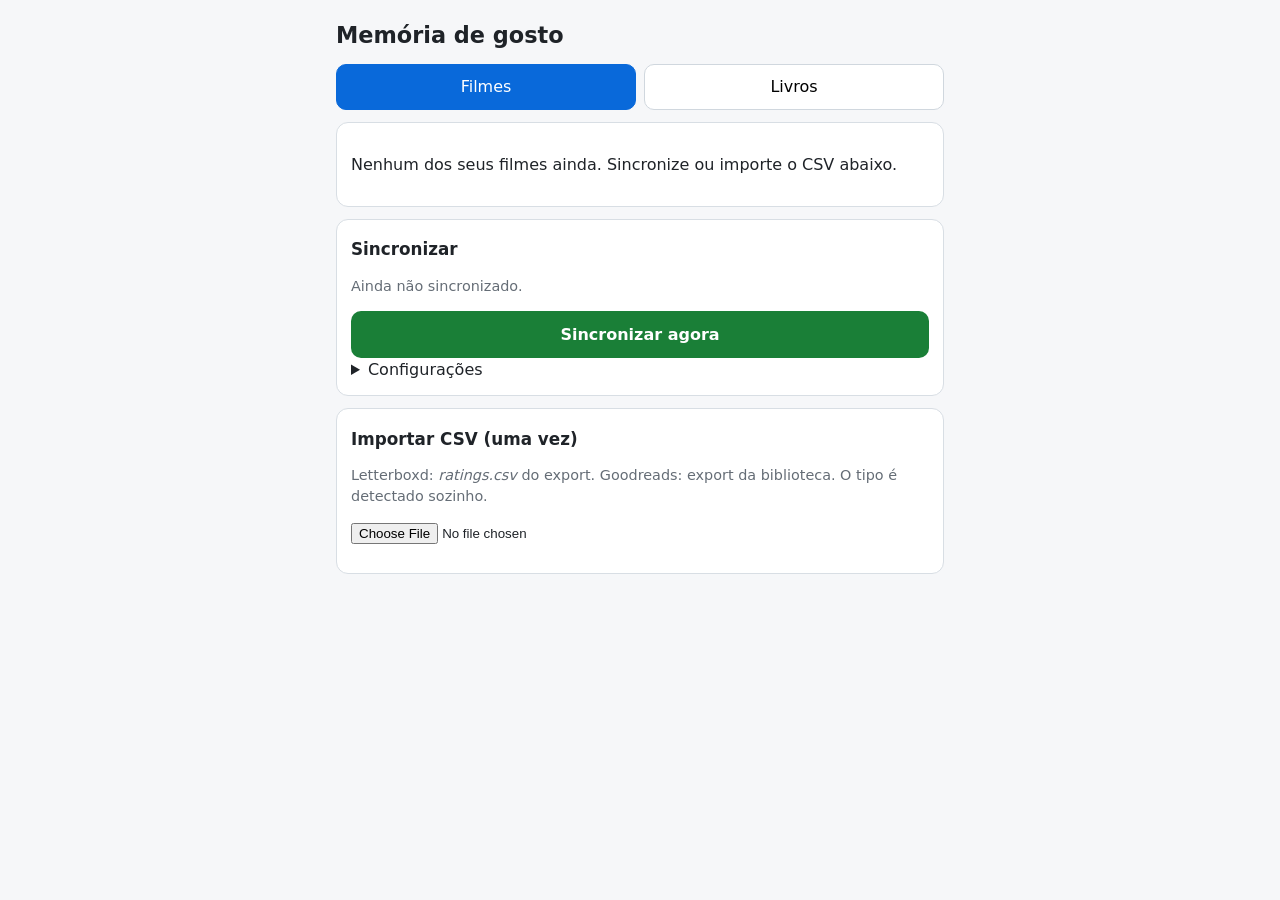
==== projects/taste-memory/public/index.html @ cf6782e8 "[taste-memory] M1: sincronização RSS + CSV + resumo Co-Authored-By: Claude Sonnet 5.5 <noreply@anthr" ====
<!doctype html>
<html lang="pt-BR"><head><meta charset="utf-8"><meta name="viewport" content="width=device-width,initial-scale=1">
<title>Memória de gosto</title><link rel="stylesheet" href="style.css"></head>
<body><main>
<h1>Memória de gosto</h1>
<nav id="tabs"><button data-t="film" class="on">Filmes</button><button data-t="book">Livros</button></nav>
<section id="summary" aria-live="polite"></section>
<section class="card"><h2>Sincronizar</h2>
<p id="status" class="muted"></p>
<button id="sync" class="primary">Sincronizar agora</button>
<details id="settings"><summary>Configurações</summary>
<label>URL do Worker <input id="worker" placeholder="https://taste-memory.sua-conta.workers.dev" inputmode="url"></label>
<label>Usuário Letterboxd <input id="lb" value="rafaeldez"></label>
<label>ID Goodreads <input id="gr" value="196111676" inputmode="numeric"></label>
<p class="muted">Sem o Worker, use o CSV abaixo. Passo a passo em <code>app/worker/README.md</code>.</p>
</details></section>
<section class="card"><h2>Importar CSV (uma vez)</h2>
<p class="muted">Letterboxd: <i>ratings.csv</i> do export. Goodreads: export da biblioteca. O tipo é detectado sozinho.</p>
<input type="file" id="csv" accept=".csv,text/csv"><p id="csvmsg" class="muted"></p></section>
</main><script type="module" src="app.js"></script></body></html>
---- projects/taste-memory/public/style.css ----
*{box-sizing:border-box}body{margin:0;font:16px/1.45 system-ui,sans-serif;background:#f6f7f9;color:#1f2328}
main{max-width:640px;margin:0 auto;padding:16px}h1{font-size:1.4rem;margin:.2rem 0 .8rem}h2{font-size:1.05rem;margin:.2rem 0 .6rem}
nav{display:flex;gap:8px;margin-bottom:12px}nav button{flex:1;padding:10px;border:1px solid #d0d7de;border-radius:10px;background:#fff;font:inherit}
nav button.on{background:#0969da;color:#fff;border-color:#0969da}
.card{background:#fff;border:1px solid #d8dee4;border-radius:12px;padding:14px;margin-bottom:12px}
.muted{color:#656d76;font-size:.9rem}button.primary{width:100%;padding:12px;border:0;border-radius:10px;background:#1a7f37;color:#fff;font:inherit;font-weight:600}
label{display:block;margin:10px 0 0;font-size:.9rem}input:not([type=file]){display:block;width:100%;padding:9px;margin-top:4px;border:1px solid #d0d7de;border-radius:8px;font:inherit}
.stats{display:flex;gap:8px}.stat{flex:1;text-align:center;background:#f6f8fa;border-radius:10px;padding:8px}.stat b{display:block;font-size:1.3rem}
.bars{display:grid;gap:4px;margin:10px 0}.bar{display:flex;align-items:center;gap:6px;font-size:.85rem}.bar i{display:block;height:10px;background:#0969da;border-radius:5px;min-width:2px}
ul{padding-left:1.1rem;margin:.3rem 0}li{margin:2px 0}.ok{color:#1a7f37}.err{color:#d1242f}
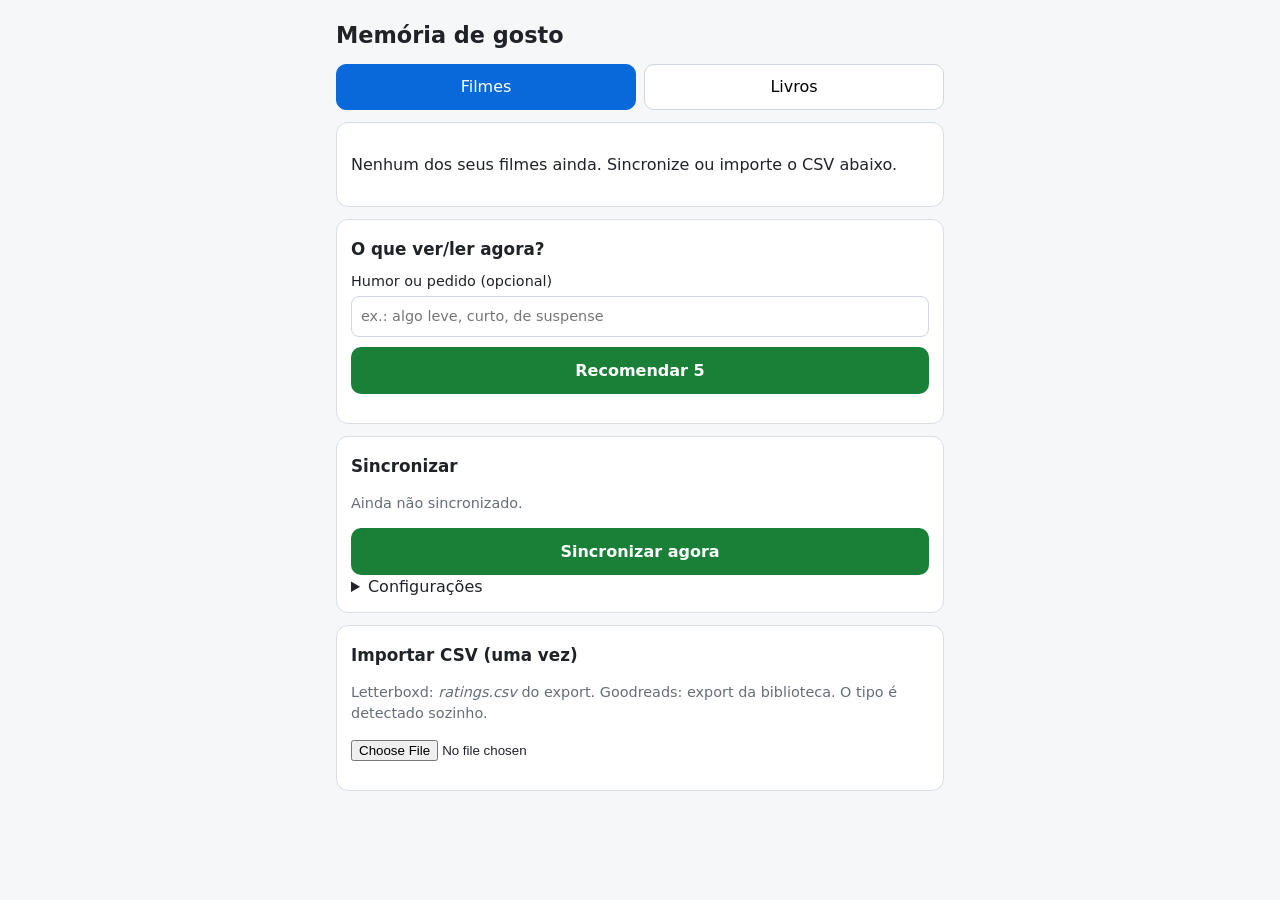
==== commit a8ac94c9: "[taste-memory] M2: recomendação com Gemini Co-Authored-By: Claude Sonnet 5.5 <noreply@anthropic.com>" ====
--- a/projects/taste-memory/public/index.html
+++ b/projects/taste-memory/public/index.html
@@ -5,11 +5,17 @@
 <h1>Memória de gosto</h1>
 <nav id="tabs"><button data-t="film" class="on">Filmes</button><button data-t="book">Livros</button></nav>
 <section id="summary" aria-live="polite"></section>
+<section class="card"><h2>O que ver/ler agora?</h2>
+<label>Humor ou pedido (opcional) <input id="mood" maxlength="200" placeholder="ex.: algo leve, curto, de suspense"></label>
+<button id="rec" class="primary" style="margin-top:10px">Recomendar 5</button>
+<p id="recmsg" class="muted" aria-live="polite"></p><div id="recs"></div></section>
 <section class="card"><h2>Sincronizar</h2>
 <p id="status" class="muted"></p>
 <button id="sync" class="primary">Sincronizar agora</button>
 <details id="settings"><summary>Configurações</summary>
 <label>URL do Worker <input id="worker" placeholder="https://taste-memory.sua-conta.workers.dev" inputmode="url"></label>
+<label>Chave do Gemini (fica só neste navegador) <input id="gkey" type="password" autocomplete="off" placeholder="AIza…"></label>
+<p class="muted">Grátis em <a href="https://aistudio.google.com/apikey">aistudio.google.com/apikey</a> (login Google, 1 minuto).</p>
 <label>Usuário Letterboxd <input id="lb" value="rafaeldez"></label>
 <label>ID Goodreads <input id="gr" value="196111676" inputmode="numeric"></label>
 <p class="muted">Sem o Worker, use o CSV abaixo. Passo a passo em <code>app/worker/README.md</code>.</p>
--- a/projects/taste-memory/public/style.css
+++ b/projects/taste-memory/public/style.css
@@ -8,3 +8,4 @@
 .stats{display:flex;gap:8px}.stat{flex:1;text-align:center;background:#f6f8fa;border-radius:10px;padding:8px}.stat b{display:block;font-size:1.3rem}
 .bars{display:grid;gap:4px;margin:10px 0}.bar{display:flex;align-items:center;gap:6px;font-size:.85rem}.bar i{display:block;height:10px;background:#0969da;border-radius:5px;min-width:2px}
 ul{padding-left:1.1rem;margin:.3rem 0}li{margin:2px 0}.ok{color:#1a7f37}.err{color:#d1242f}
+.sug{border-top:1px solid #d8dee4;padding:8px 0}.sug p{margin:.2rem 0 0;color:#444}button:disabled{opacity:.6}
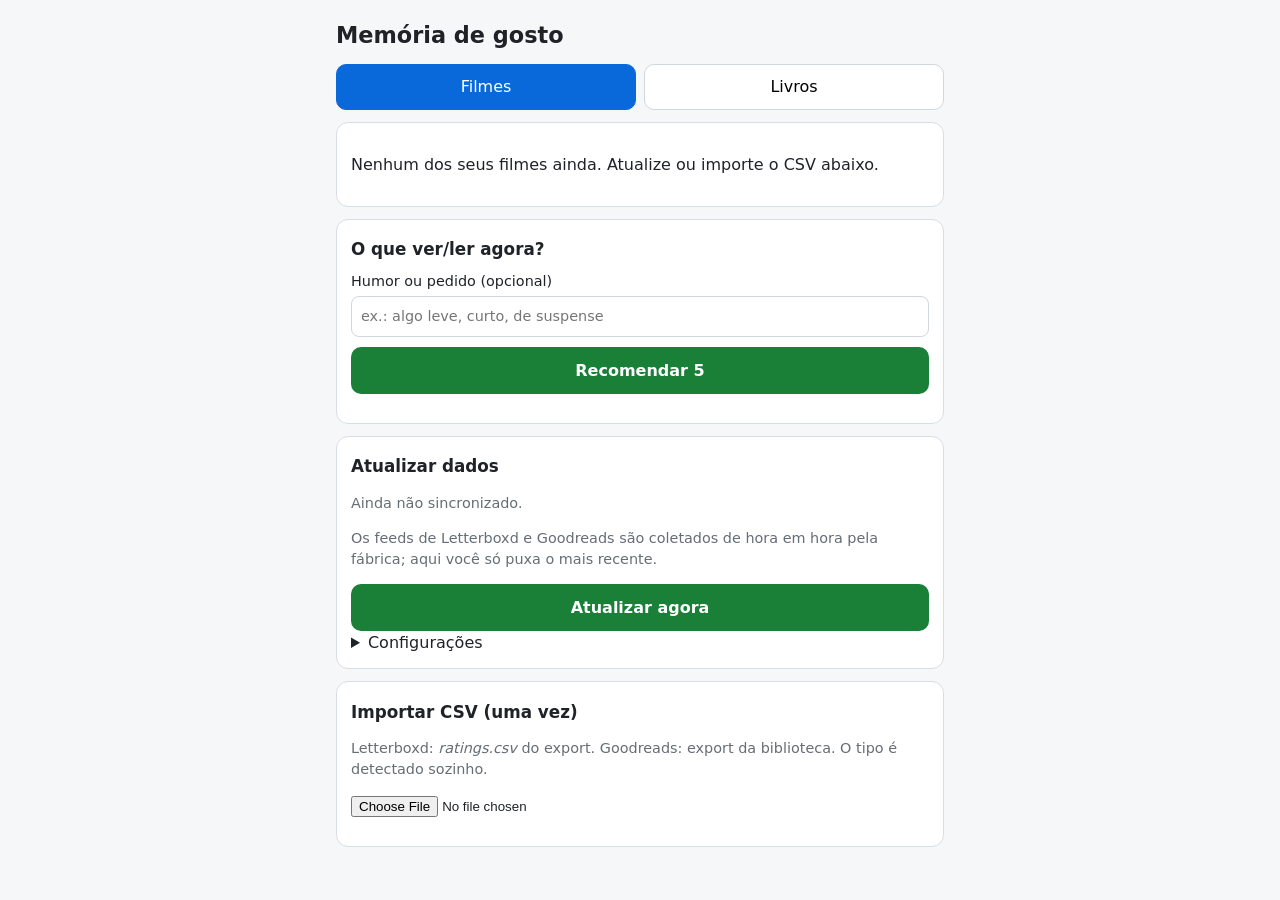
==== commit 34069db6: "[taste-memory] M2: troca Worker pela workflow sync Co-Authored-By: Claude Sonnet 5.5 <noreply@anthro" ====
--- a/projects/taste-memory/public/index.html
+++ b/projects/taste-memory/public/index.html
@@ -9,16 +9,13 @@
 <label>Humor ou pedido (opcional) <input id="mood" maxlength="200" placeholder="ex.: algo leve, curto, de suspense"></label>
 <button id="rec" class="primary" style="margin-top:10px">Recomendar 5</button>
 <p id="recmsg" class="muted" aria-live="polite"></p><div id="recs"></div></section>
-<section class="card"><h2>Sincronizar</h2>
-<p id="status" class="muted"></p>
-<button id="sync" class="primary">Sincronizar agora</button>
+<section class="card"><h2>Atualizar dados</h2>
+<p id="status" class="muted"></p><p class="muted">Os feeds de Letterboxd e Goodreads são coletados de hora em hora pela fábrica; aqui você só puxa o mais recente.</p>
+<button id="sync" class="primary">Atualizar agora</button>
 <details id="settings"><summary>Configurações</summary>
-<label>URL do Worker <input id="worker" placeholder="https://taste-memory.sua-conta.workers.dev" inputmode="url"></label>
 <label>Chave do Gemini (fica só neste navegador) <input id="gkey" type="password" autocomplete="off" placeholder="AIza…"></label>
 <p class="muted">Grátis em <a href="https://aistudio.google.com/apikey">aistudio.google.com/apikey</a> (login Google, 1 minuto).</p>
-<label>Usuário Letterboxd <input id="lb" value="rafaeldez"></label>
-<label>ID Goodreads <input id="gr" value="196111676" inputmode="numeric"></label>
-<p class="muted">Sem o Worker, use o CSV abaixo. Passo a passo em <code>app/worker/README.md</code>.</p>
+
 </details></section>
 <section class="card"><h2>Importar CSV (uma vez)</h2>
 <p class="muted">Letterboxd: <i>ratings.csv</i> do export. Goodreads: export da biblioteca. O tipo é detectado sozinho.</p>
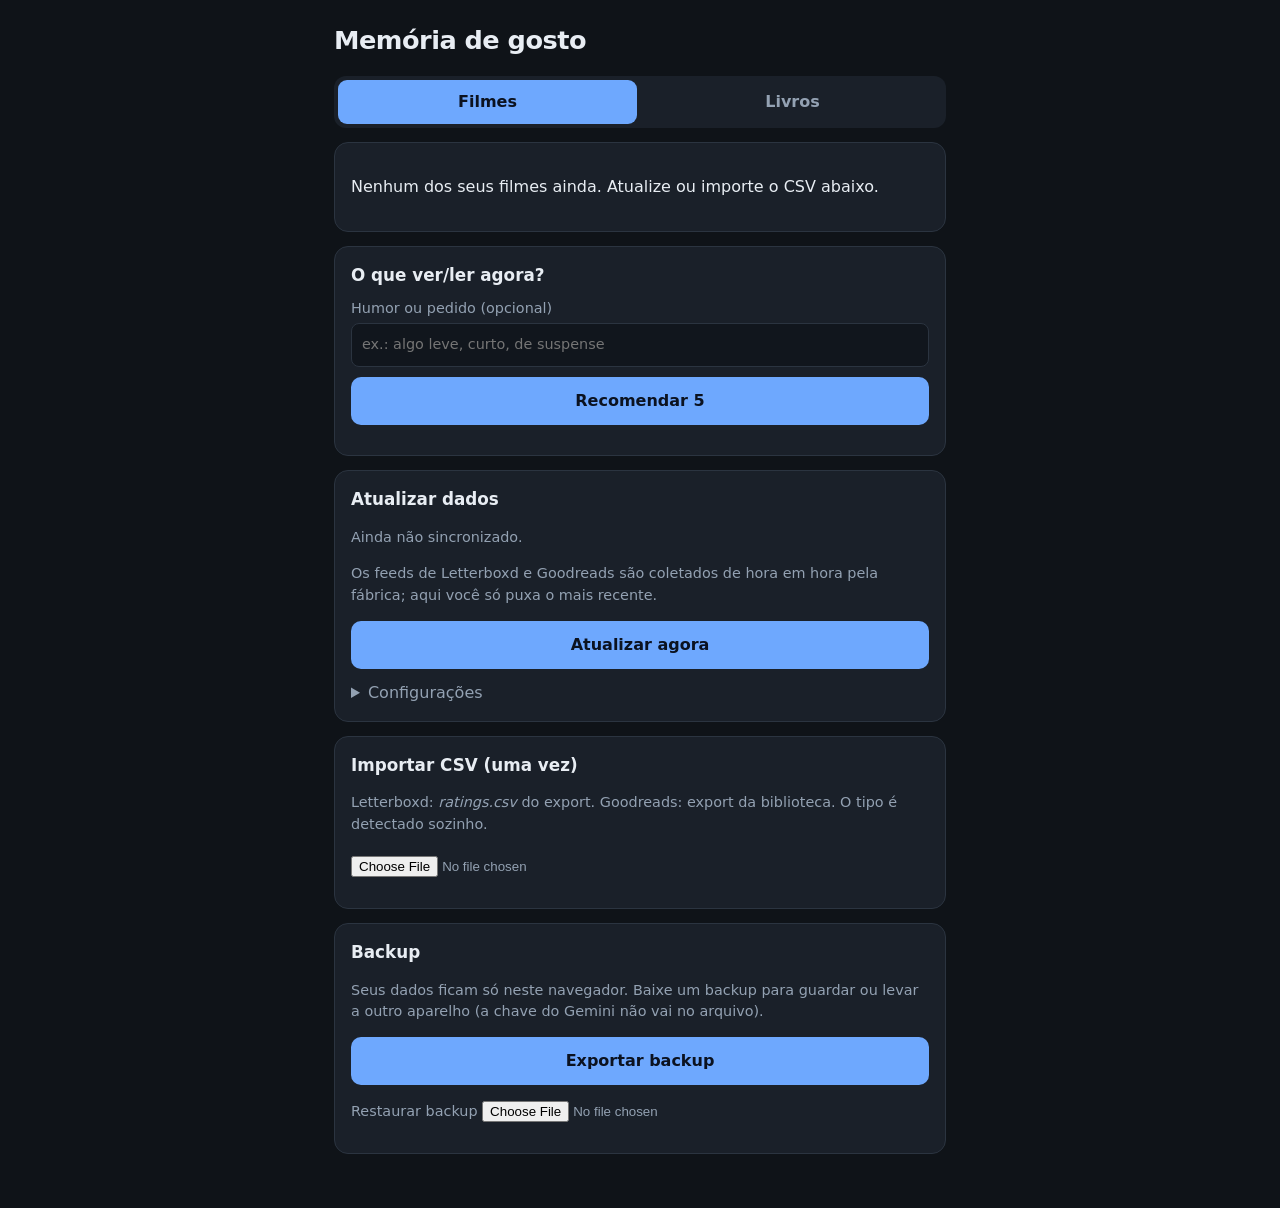
==== commit de917c64: "[taste-memory] M3: feedback de sugestões, backup e novo visual Co-Authored-By: Claude Sonnet 5.5 <no" ====
--- a/projects/taste-memory/public/index.html
+++ b/projects/taste-memory/public/index.html
@@ -8,7 +8,7 @@
 <section class="card"><h2>O que ver/ler agora?</h2>
 <label>Humor ou pedido (opcional) <input id="mood" maxlength="200" placeholder="ex.: algo leve, curto, de suspense"></label>
 <button id="rec" class="primary" style="margin-top:10px">Recomendar 5</button>
-<p id="recmsg" class="muted" aria-live="polite"></p><div id="recs"></div></section>
+<p id="recmsg" class="muted" aria-live="polite"></p><div id="recs"></div><div id="wants"></div></section>
 <section class="card"><h2>Atualizar dados</h2>
 <p id="status" class="muted"></p><p class="muted">Os feeds de Letterboxd e Goodreads são coletados de hora em hora pela fábrica; aqui você só puxa o mais recente.</p>
 <button id="sync" class="primary">Atualizar agora</button>
@@ -20,4 +20,8 @@
 <section class="card"><h2>Importar CSV (uma vez)</h2>
 <p class="muted">Letterboxd: <i>ratings.csv</i> do export. Goodreads: export da biblioteca. O tipo é detectado sozinho.</p>
 <input type="file" id="csv" accept=".csv,text/csv"><p id="csvmsg" class="muted"></p></section>
+<section class="card"><h2>Backup</h2>
+<p class="muted">Seus dados ficam só neste navegador. Baixe um backup para guardar ou levar a outro aparelho (a chave do Gemini não vai no arquivo).</p>
+<button id="export" class="primary">Exportar backup</button>
+<label>Restaurar backup <input type="file" id="import" accept=".json,application/json"></label><p id="bkmsg" class="muted"></p></section>
 </main><script type="module" src="app.js"></script></body></html>
--- a/projects/taste-memory/public/style.css
+++ b/projects/taste-memory/public/style.css
@@ -1,11 +1,21 @@
-*{box-sizing:border-box}body{margin:0;font:16px/1.45 system-ui,sans-serif;background:#f6f7f9;color:#1f2328}
-main{max-width:640px;margin:0 auto;padding:16px}h1{font-size:1.4rem;margin:.2rem 0 .8rem}h2{font-size:1.05rem;margin:.2rem 0 .6rem}
-nav{display:flex;gap:8px;margin-bottom:12px}nav button{flex:1;padding:10px;border:1px solid #d0d7de;border-radius:10px;background:#fff;font:inherit}
-nav button.on{background:#0969da;color:#fff;border-color:#0969da}
-.card{background:#fff;border:1px solid #d8dee4;border-radius:12px;padding:14px;margin-bottom:12px}
-.muted{color:#656d76;font-size:.9rem}button.primary{width:100%;padding:12px;border:0;border-radius:10px;background:#1a7f37;color:#fff;font:inherit;font-weight:600}
-label{display:block;margin:10px 0 0;font-size:.9rem}input:not([type=file]){display:block;width:100%;padding:9px;margin-top:4px;border:1px solid #d0d7de;border-radius:8px;font:inherit}
-.stats{display:flex;gap:8px}.stat{flex:1;text-align:center;background:#f6f8fa;border-radius:10px;padding:8px}.stat b{display:block;font-size:1.3rem}
-.bars{display:grid;gap:4px;margin:10px 0}.bar{display:flex;align-items:center;gap:6px;font-size:.85rem}.bar i{display:block;height:10px;background:#0969da;border-radius:5px;min-width:2px}
-ul{padding-left:1.1rem;margin:.3rem 0}li{margin:2px 0}.ok{color:#1a7f37}.err{color:#d1242f}
-.sug{border-top:1px solid #d8dee4;padding:8px 0}.sug p{margin:.2rem 0 0;color:#444}button:disabled{opacity:.6}
+*{box-sizing:border-box}
+:root{--bg:#0f1318;--card:#1a2029;--line:#2b3440;--txt:#e8edf3;--mut:#93a1b2;--acc:#6ea8fe;--ok:#4cc38a;--err:#ff7b7b}
+body{margin:0;font:16px/1.5 system-ui,-apple-system,sans-serif;background:var(--bg);color:var(--txt)}
+main{max-width:640px;margin:0 auto;padding:18px 14px 40px}
+h1{font-size:1.6rem;margin:.2rem 0 1rem;letter-spacing:-.02em}h2{font-size:1.05rem;margin:.9rem 0 .5rem}.card>h2:first-child{margin-top:0}
+nav{display:flex;gap:6px;margin-bottom:14px;background:var(--card);padding:4px;border-radius:12px}
+nav button{flex:1;padding:10px;border:0;border-radius:9px;background:transparent;color:var(--mut);font:inherit;font-weight:600}
+nav button.on{background:var(--acc);color:#0b1220}
+.card{background:var(--card);border:1px solid var(--line);border-radius:14px;padding:16px;margin-bottom:14px}
+.muted{color:var(--mut);font-size:.9rem}a{color:var(--acc)}
+button.primary{width:100%;padding:12px;border:0;border-radius:10px;background:var(--acc);color:#0b1220;font:inherit;font-weight:700}
+label{display:block;margin:10px 0 0;font-size:.9rem;color:var(--mut)}
+input:not([type=file]){display:block;width:100%;padding:10px;margin-top:4px;border:1px solid var(--line);border-radius:8px;background:#11161d;color:var(--txt);font:inherit}
+input[type=file]{margin-top:6px;color:var(--mut);max-width:100%}
+summary{cursor:pointer;margin-top:12px;color:var(--mut)}
+.stats{display:flex;gap:8px}.stat{flex:1;text-align:center;background:#11161d;border-radius:10px;padding:10px 4px;color:var(--mut);font-size:.8rem}.stat b{display:block;font-size:1.4rem;color:var(--txt)}
+.bars{display:grid;gap:5px;margin:12px 0}.bar{display:flex;align-items:center;gap:8px;font-size:.85rem;color:var(--mut)}.bar i{display:block;height:8px;background:var(--acc);border-radius:4px;min-width:2px}
+ul{padding-left:1.1rem;margin:.3rem 0}li{margin:3px 0}.ok{color:var(--ok)}.err{color:var(--err)}
+.sug{border-top:1px solid var(--line);padding:12px 0}.sug p{margin:.3rem 0 .6rem;color:#c3ccd7}button:disabled{opacity:.6}
+.fb{display:flex;gap:6px}.fb button{flex:1;padding:9px 4px;border:1px solid var(--line);border-radius:9px;background:transparent;color:var(--txt);font:inherit;font-size:.9rem}
+.fb button.on.seen{background:#3a4556;border-color:#5d6b80}.fb button.on.want{background:#1d4d38;border-color:var(--ok)}.fb button.on.no{background:#5a2626;border-color:var(--err)}
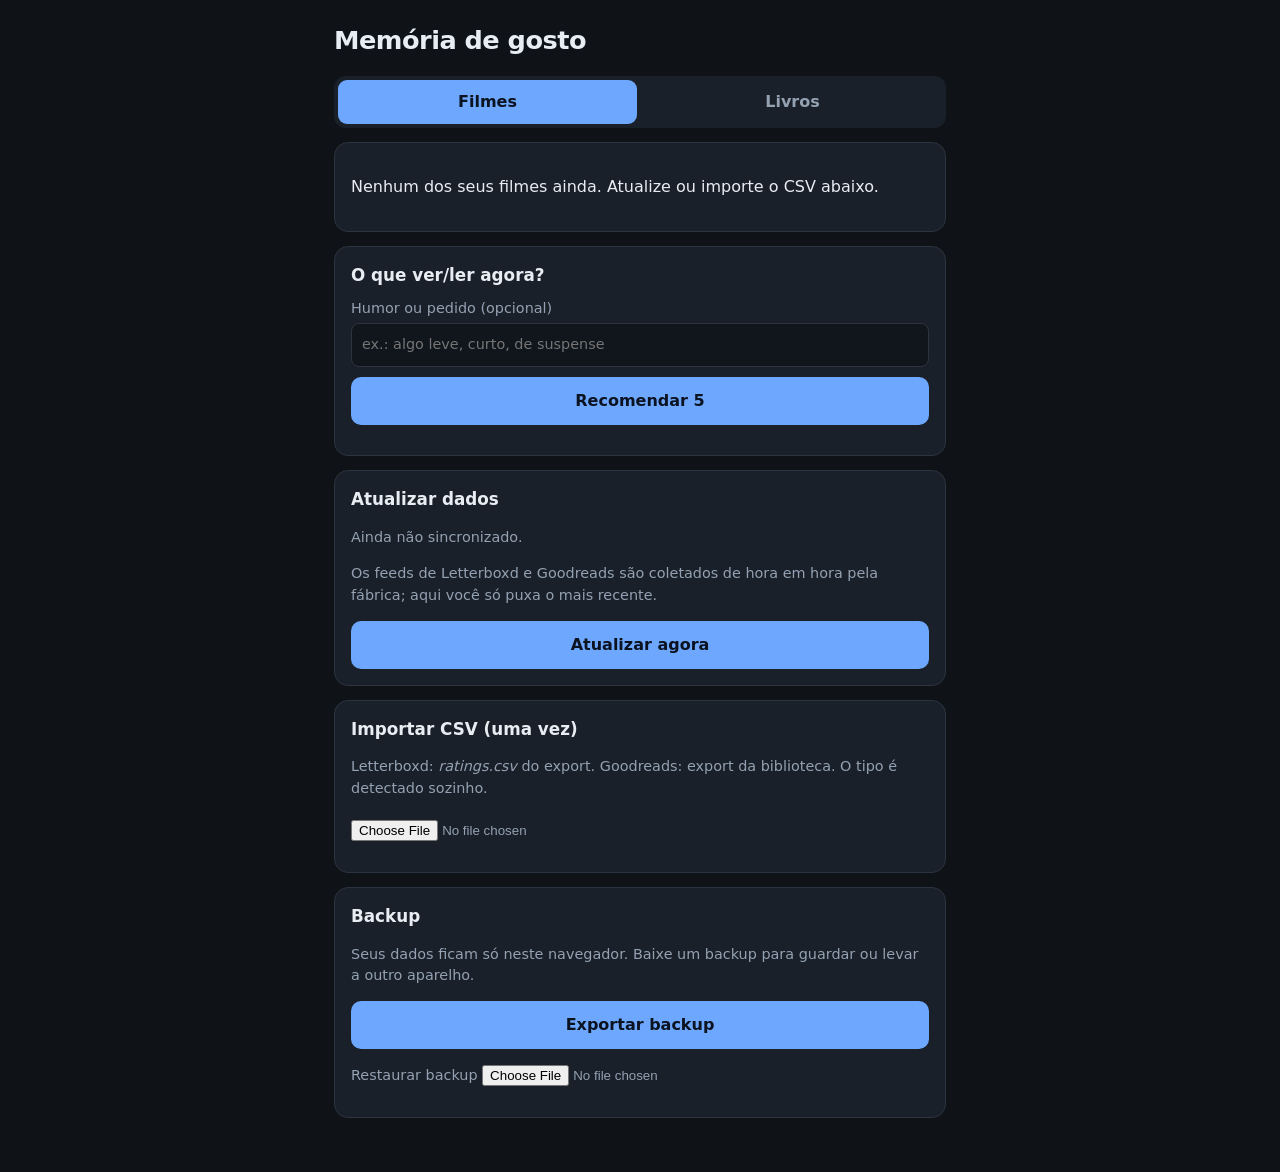
==== commit 78e64cf7: "[taste-memory] M4: indicações argumentadas + chat via Worker (chave só no servidor) Co-Authored-By: " ====
--- a/projects/taste-memory/public/index.html
+++ b/projects/taste-memory/public/index.html
@@ -12,16 +12,12 @@
 <section class="card"><h2>Atualizar dados</h2>
 <p id="status" class="muted"></p><p class="muted">Os feeds de Letterboxd e Goodreads são coletados de hora em hora pela fábrica; aqui você só puxa o mais recente.</p>
 <button id="sync" class="primary">Atualizar agora</button>
-<details id="settings"><summary>Configurações</summary>
-<label>Chave do Gemini (fica só neste navegador) <input id="gkey" type="password" autocomplete="off" placeholder="AIza…"></label>
-<p class="muted">Grátis em <a href="https://aistudio.google.com/apikey">aistudio.google.com/apikey</a> (login Google, 1 minuto).</p>
-
-</details></section>
+</section>
 <section class="card"><h2>Importar CSV (uma vez)</h2>
 <p class="muted">Letterboxd: <i>ratings.csv</i> do export. Goodreads: export da biblioteca. O tipo é detectado sozinho.</p>
 <input type="file" id="csv" accept=".csv,text/csv"><p id="csvmsg" class="muted"></p></section>
 <section class="card"><h2>Backup</h2>
-<p class="muted">Seus dados ficam só neste navegador. Baixe um backup para guardar ou levar a outro aparelho (a chave do Gemini não vai no arquivo).</p>
+<p class="muted">Seus dados ficam só neste navegador. Baixe um backup para guardar ou levar a outro aparelho.</p>
 <button id="export" class="primary">Exportar backup</button>
 <label>Restaurar backup <input type="file" id="import" accept=".json,application/json"></label><p id="bkmsg" class="muted"></p></section>
 </main><script type="module" src="app.js"></script></body></html>
--- a/projects/taste-memory/public/style.css
+++ b/projects/taste-memory/public/style.css
@@ -19,3 +19,9 @@
 .sug{border-top:1px solid var(--line);padding:12px 0}.sug p{margin:.3rem 0 .6rem;color:#c3ccd7}button:disabled{opacity:.6}
 .fb{display:flex;gap:6px}.fb button{flex:1;padding:9px 4px;border:1px solid var(--line);border-radius:9px;background:transparent;color:var(--txt);font:inherit;font-size:.9rem}
 .fb button.on.seen{background:#3a4556;border-color:#5d6b80}.fb button.on.want{background:#1d4d38;border-color:var(--ok)}.fb button.on.no{background:#5a2626;border-color:var(--err)}
+.syn{color:var(--txt)!important;font-style:italic}.tag{display:inline-block;font-size:.72rem;font-weight:700;text-transform:uppercase;letter-spacing:.04em;color:var(--acc);margin-right:4px}
+.refs{display:flex;flex-wrap:wrap;gap:5px}.chip{font-size:.78rem;padding:2px 9px;border-radius:99px;background:#11161d;border:1px solid var(--line);color:var(--mut)}
+.fb{flex-wrap:wrap}.fb button.on.chatb{background:#22385c;border-color:var(--acc)}
+.chat{margin-top:10px;padding:10px;background:#11161d;border-radius:10px}.msg{padding:8px 10px;border-radius:10px;margin:6px 0;font-size:.92rem;white-space:pre-wrap;max-width:92%}
+.msg.user{background:#22385c;margin-left:auto}.msg.model{background:var(--card);border:1px solid var(--line)}
+.cf{display:flex;gap:6px;margin-top:8px}.cf input{margin:0!important}.cf button{width:auto!important;padding:0 16px!important}
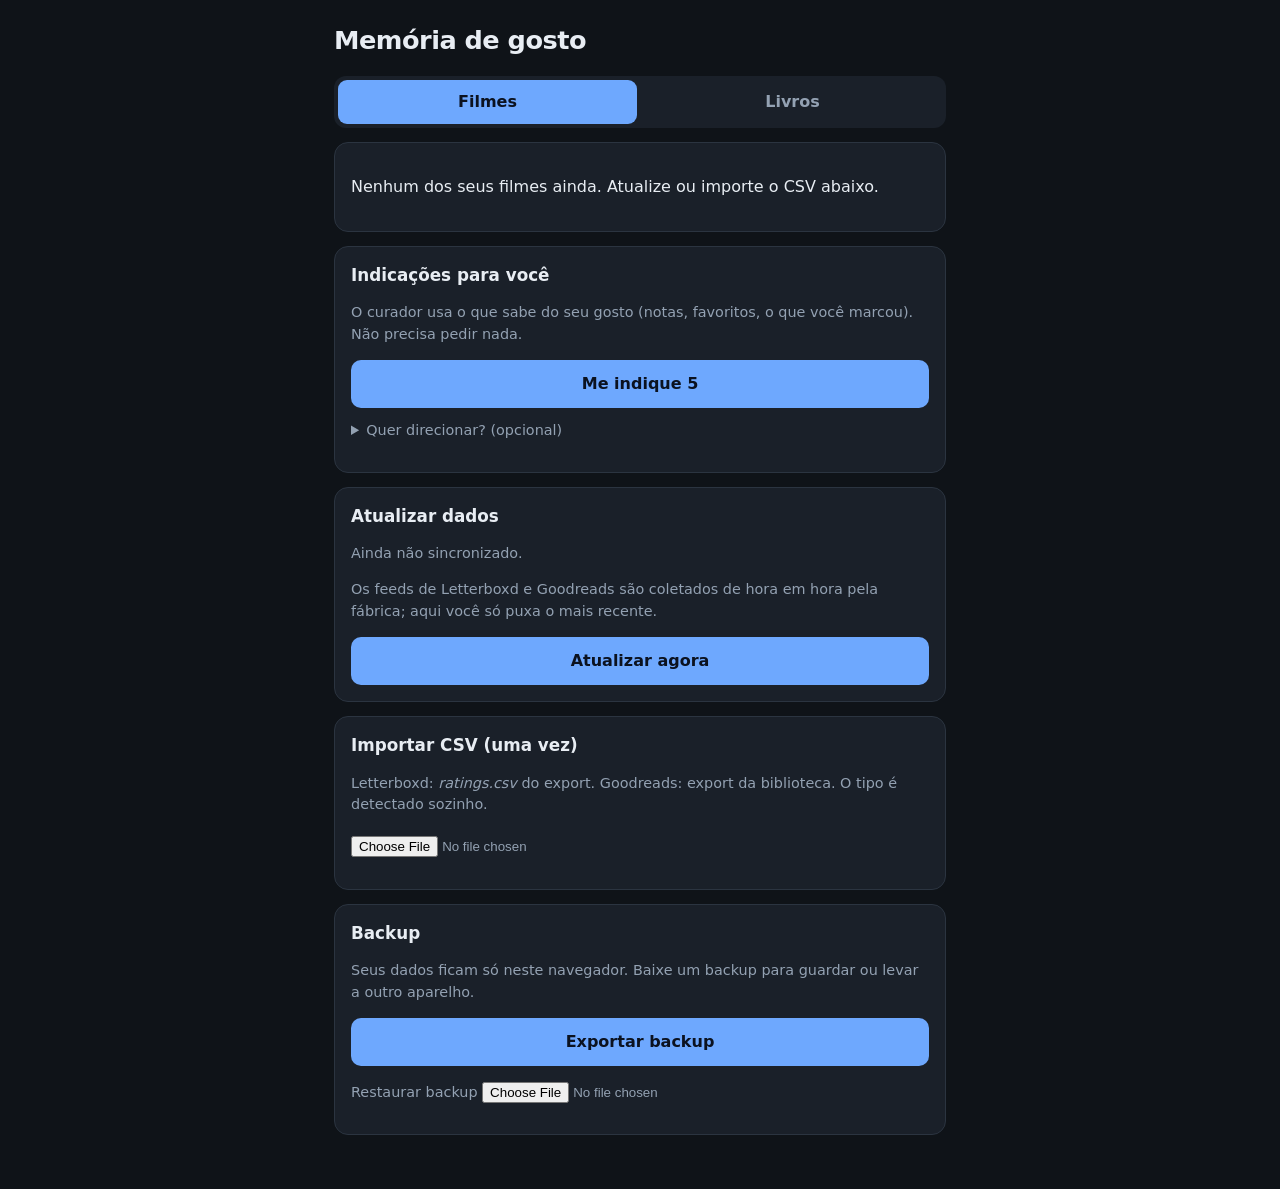
==== commit 1fbd5b85: "[taste-memory] M5: indicação sem direcionamento + feedback de progresso Co-Authored-By: Claude Sonne" ====
--- a/projects/taste-memory/public/index.html
+++ b/projects/taste-memory/public/index.html
@@ -5,10 +5,12 @@
 <h1>Memória de gosto</h1>
 <nav id="tabs"><button data-t="film" class="on">Filmes</button><button data-t="book">Livros</button></nav>
 <section id="summary" aria-live="polite"></section>
-<section class="card"><h2>O que ver/ler agora?</h2>
-<label>Humor ou pedido (opcional) <input id="mood" maxlength="200" placeholder="ex.: algo leve, curto, de suspense"></label>
-<button id="rec" class="primary" style="margin-top:10px">Recomendar 5</button>
-<p id="recmsg" class="muted" aria-live="polite"></p><div id="recs"></div><div id="wants"></div></section>
+<section class="card"><h2 id="rech">Indicações para você</h2>
+<p class="muted">O curador usa o que sabe do seu gosto (notas, favoritos, o que você marcou). Não precisa pedir nada.</p>
+<button id="rec" class="primary">Me indique 5</button>
+<details style="margin-top:10px"><summary class="muted">Quer direcionar? (opcional)</summary>
+<label>Humor ou pedido <input id="mood" maxlength="200" placeholder="ex.: algo leve, curto, de suspense"></label></details>
+<p id="recmsg" class="muted" aria-live="polite" role="status"></p><div id="recs"></div><div id="wants"></div></section>
 <section class="card"><h2>Atualizar dados</h2>
 <p id="status" class="muted"></p><p class="muted">Os feeds de Letterboxd e Goodreads são coletados de hora em hora pela fábrica; aqui você só puxa o mais recente.</p>
 <button id="sync" class="primary">Atualizar agora</button>
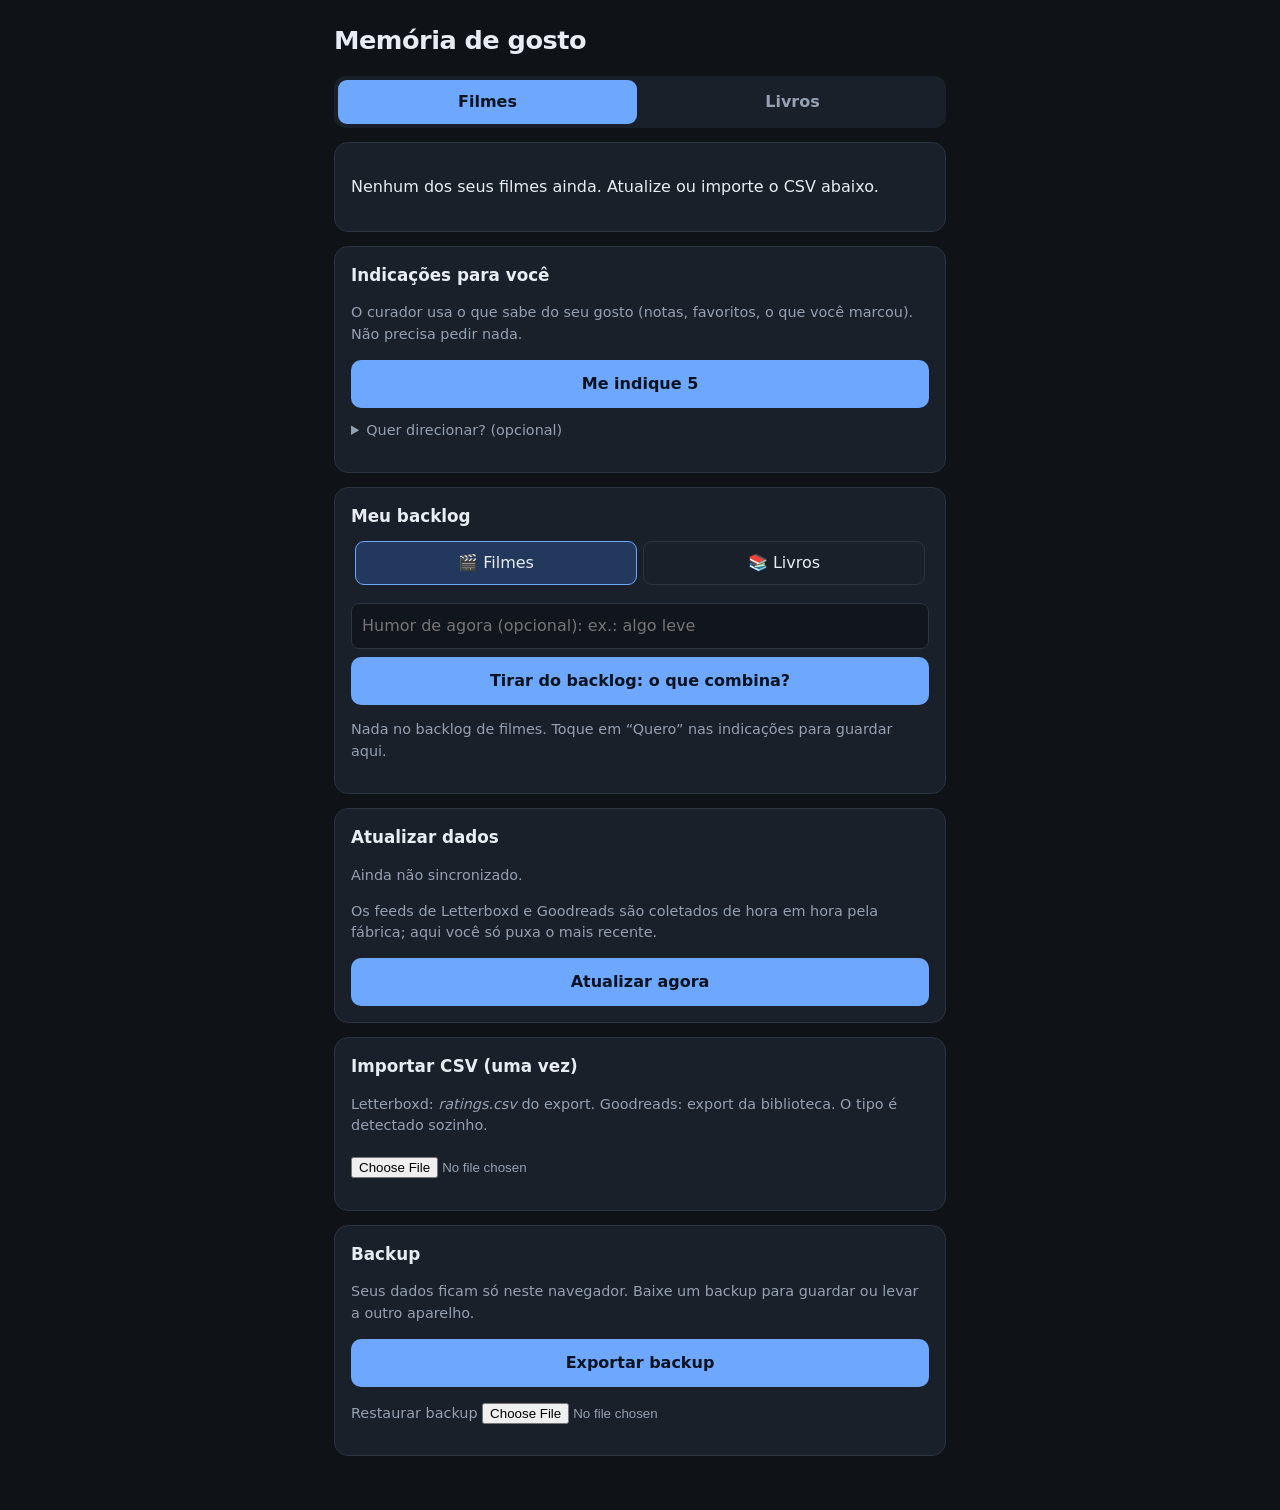
==== commit 02d99a00: "[taste-memory] M6: backlog por abas, já vi/li com nota, remover, tirar do backlog Co-Authored-By: Cl" ====
--- a/projects/taste-memory/public/index.html
+++ b/projects/taste-memory/public/index.html
@@ -11,6 +11,10 @@
 <details style="margin-top:10px"><summary class="muted">Quer direcionar? (opcional)</summary>
 <label>Humor ou pedido <input id="mood" maxlength="200" placeholder="ex.: algo leve, curto, de suspense"></label></details>
 <p id="recmsg" class="muted" aria-live="polite" role="status"></p><div id="recs"></div><div id="wants"></div></section>
+<section class="card" id="bl"><h2>Meu backlog</h2>
+<nav id="bltabs"><button data-t="film" class="on">🎬 Filmes</button><button data-t="book">📚 Livros</button></nav>
+<div id="blpick"><input id="blmood" maxlength="200" placeholder="Humor de agora (opcional): ex.: algo leve"><button id="blbtn" class="primary">Tirar do backlog: o que combina?</button></div>
+<p id="blmsg" class="muted" aria-live="polite" role="status"></p><div id="blpicks"></div><div id="bllist"></div></section>
 <section class="card"><h2>Atualizar dados</h2>
 <p id="status" class="muted"></p><p class="muted">Os feeds de Letterboxd e Goodreads são coletados de hora em hora pela fábrica; aqui você só puxa o mais recente.</p>
 <button id="sync" class="primary">Atualizar agora</button>
--- a/projects/taste-memory/public/style.css
+++ b/projects/taste-memory/public/style.css
@@ -25,3 +25,5 @@
 .chat{margin-top:10px;padding:10px;background:#11161d;border-radius:10px}.msg{padding:8px 10px;border-radius:10px;margin:6px 0;font-size:.92rem;white-space:pre-wrap;max-width:92%}
 .msg.user{background:#22385c;margin-left:auto}.msg.model{background:var(--card);border:1px solid var(--line)}
 .cf{display:flex;gap:6px;margin-top:8px}.cf input{margin:0!important}.cf button{width:auto!important;padding:0 16px!important}
+#bltabs{display:flex;gap:6px;margin-bottom:10px}#bltabs button{flex:1;padding:9px;border:1px solid var(--line);border-radius:9px;background:transparent;color:var(--txt);font:inherit}#bltabs button.on{background:#22385c;border-color:var(--acc)}
+#blpick{display:grid;gap:8px}.pick{background:#11161d;border-radius:10px;padding:10px;margin:6px 0}.stars{display:flex;flex-wrap:wrap;gap:5px;margin-top:6px}.stars button,.fb button[data-act]{padding:9px 12px;border:1px solid var(--line);border-radius:9px;background:transparent;color:var(--txt);font:inherit}
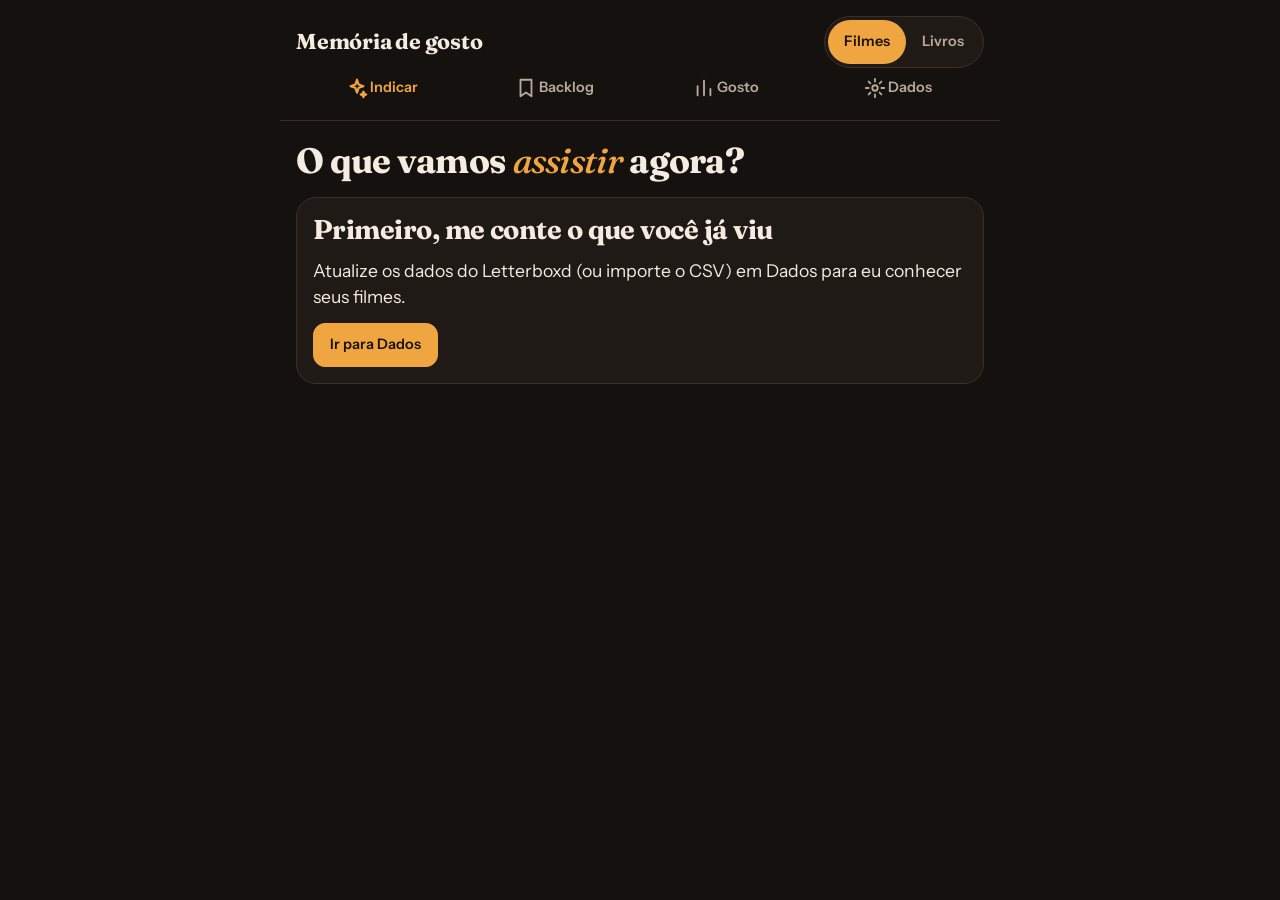
==== commit 7e5a183b: "[taste-memory] M7: redesign (navegação, indicações, capas tipográficas, estados) Co-Authored-By: Cla" ====
--- a/projects/taste-memory/public/index.html
+++ b/projects/taste-memory/public/index.html
@@ -1,29 +1,66 @@
 <!doctype html>
-<html lang="pt-BR"><head><meta charset="utf-8"><meta name="viewport" content="width=device-width,initial-scale=1">
-<title>Memória de gosto</title><link rel="stylesheet" href="style.css"></head>
-<body><main>
-<h1>Memória de gosto</h1>
-<nav id="tabs"><button data-t="film" class="on">Filmes</button><button data-t="book">Livros</button></nav>
-<section id="summary" aria-live="polite"></section>
-<section class="card"><h2 id="rech">Indicações para você</h2>
-<p class="muted">O curador usa o que sabe do seu gosto (notas, favoritos, o que você marcou). Não precisa pedir nada.</p>
-<button id="rec" class="primary">Me indique 5</button>
-<details style="margin-top:10px"><summary class="muted">Quer direcionar? (opcional)</summary>
-<label>Humor ou pedido <input id="mood" maxlength="200" placeholder="ex.: algo leve, curto, de suspense"></label></details>
-<p id="recmsg" class="muted" aria-live="polite" role="status"></p><div id="recs"></div><div id="wants"></div></section>
-<section class="card" id="bl"><h2>Meu backlog</h2>
-<nav id="bltabs"><button data-t="film" class="on">🎬 Filmes</button><button data-t="book">📚 Livros</button></nav>
-<div id="blpick"><input id="blmood" maxlength="200" placeholder="Humor de agora (opcional): ex.: algo leve"><button id="blbtn" class="primary">Tirar do backlog: o que combina?</button></div>
-<p id="blmsg" class="muted" aria-live="polite" role="status"></p><div id="blpicks"></div><div id="bllist"></div></section>
-<section class="card"><h2>Atualizar dados</h2>
-<p id="status" class="muted"></p><p class="muted">Os feeds de Letterboxd e Goodreads são coletados de hora em hora pela fábrica; aqui você só puxa o mais recente.</p>
-<button id="sync" class="primary">Atualizar agora</button>
+<html lang="pt-BR"><head><meta charset="utf-8"><meta name="viewport" content="width=device-width,initial-scale=1,viewport-fit=cover">
+<meta name="theme-color" content="#15110e">
+<title>Memória de gosto</title>
+<link rel="stylesheet" href="foundation.css"><link rel="stylesheet" href="tokens.css"><link rel="stylesheet" href="style.css"></head>
+<body data-kind="film">
+<header class="top">
+  <p class="brand">Memória de gosto</p>
+  <div id="kind" class="seg" role="group" aria-label="Tipo de obra">
+    <button type="button" data-t="film" aria-pressed="true">Filmes</button>
+    <button type="button" data-t="book" aria-pressed="false">Livros</button>
+  </div>
+</header>
+<nav class="bar" id="nav" aria-label="Seções"></nav>
+<main>
+<section id="v-indicar" data-view="indicar" aria-labelledby="h-indicar">
+  <h1 id="h-indicar" class="display">O que vamos <em id="kindword">assistir</em> agora?</h1>
+  <div id="hero">
+    <p class="lead">Eu conheço suas notas, favoritos e o que você já marcou. Não precisa pedir nada.</p>
+    <button id="rec" type="button" class="btn primary big"><span class="ic" aria-hidden="true"></span><span id="reclabel">Me indique 5</span></button>
+    <details class="mood"><summary>Quer direcionar? <span class="opt">opcional</span></summary>
+      <label for="mood">Humor ou pedido</label>
+      <input id="mood" maxlength="200" placeholder="ex.: algo leve, curto, de suspense"></details>
+  </div>
+  <div id="hero-empty" class="empty" hidden>
+    <h2 class="display sm">Primeiro, me conte o que você já viu</h2>
+    <p id="empty-txt"></p>
+    <button type="button" class="btn primary" data-go="dados">Ir para Dados</button>
+  </div>
+  <div id="recmsg" aria-live="polite"></div>
+  <div id="recs" class="stack"></div>
 </section>
-<section class="card"><h2>Importar CSV (uma vez)</h2>
-<p class="muted">Letterboxd: <i>ratings.csv</i> do export. Goodreads: export da biblioteca. O tipo é detectado sozinho.</p>
-<input type="file" id="csv" accept=".csv,text/csv"><p id="csvmsg" class="muted"></p></section>
-<section class="card"><h2>Backup</h2>
-<p class="muted">Seus dados ficam só neste navegador. Baixe um backup para guardar ou levar a outro aparelho.</p>
-<button id="export" class="primary">Exportar backup</button>
-<label>Restaurar backup <input type="file" id="import" accept=".json,application/json"></label><p id="bkmsg" class="muted"></p></section>
-</main><script type="module" src="app.js"></script></body></html>
+<section id="v-backlog" data-view="backlog" aria-labelledby="h-backlog" hidden>
+  <h1 id="h-backlog" class="display">Seu backlog</h1>
+  <div id="blpick" class="pickbox">
+    <label for="blmood">Humor de agora <span class="opt">opcional</span></label>
+    <input id="blmood" maxlength="200" placeholder="ex.: algo leve">
+    <button id="blbtn" type="button" class="btn primary">O que combina agora?</button>
+  </div>
+  <div id="blmsg" aria-live="polite"></div>
+  <div id="blpicks"></div>
+  <div id="bllist" class="stack"></div>
+</section>
+<section id="v-gosto" data-view="gosto" aria-labelledby="h-gosto" hidden>
+  <h1 id="h-gosto" class="display">Seu gosto</h1>
+  <div id="summary"></div>
+</section>
+<section id="v-dados" data-view="dados" aria-labelledby="h-dados" hidden>
+  <h1 id="h-dados" class="display">Dados</h1>
+  <div class="panel"><h2>Sincronizar</h2>
+    <p class="lead">Letterboxd e Goodreads são coletados de hora em hora. Aqui você puxa o mais recente.</p>
+    <p id="status" class="note" role="status"></p>
+    <button id="sync" type="button" class="btn primary">Atualizar agora</button></div>
+  <div class="panel"><h2>Importar CSV</h2>
+    <p class="lead">Uma vez só, para o histórico antigo. Letterboxd: <i>ratings.csv</i>. Goodreads: export da biblioteca. O tipo é detectado sozinho.</p>
+    <label class="btn file">Escolher arquivo CSV<input type="file" id="csv" accept=".csv,text/csv"></label>
+    <p id="csvmsg" class="note" role="status"></p></div>
+  <div class="panel"><h2>Backup</h2>
+    <p class="lead">Seus dados ficam só neste navegador. Baixe um backup para guardar ou levar a outro aparelho.</p>
+    <div class="row"><button id="export" type="button" class="btn primary">Exportar backup</button>
+    <label class="btn file">Restaurar backup<input type="file" id="import" accept=".json,application/json"></label></div>
+    <p id="bkmsg" class="note" role="status"></p></div>
+</section>
+</main>
+<div id="toast" class="toast" role="status" aria-live="polite"></div>
+<script type="module" src="app.js"></script></body></html>
--- a/projects/taste-memory/public/tokens.css
+++ b/projects/taste-memory/public/tokens.css
@@ -0,0 +1,20 @@
+/* tokens.css · Memória de gosto — identidade "curadoria íntima" (ver design/brief.md) */
+@import url("https://fonts.googleapis.com/css2?family=Fraunces:opsz,wght@9..144,500;9..144,700&family=Instrument+Sans:wght@400;500;600&display=swap");
+:root {
+  --font-body: "Instrument Sans", system-ui, -apple-system, "Segoe UI", sans-serif;
+  --font-display: "Fraunces", Georgia, "Times New Roman", serif;
+  --color-bg: #15110e;
+  --color-surface: #201a16;
+  --color-surface-2: #2a231d;
+  --color-fg: #f4ece0;
+  --color-muted: #b8ab9b;
+  --color-border: #3a3028;
+  --color-accent: #f0a640;
+  --color-on-accent: #1a1206;
+  --color-danger: #ff8f84;
+  --color-success: #9cc7a8;
+  --color-film: #f0a640;
+  --color-book: #9cc7a8;
+  --radius-1: 6px; --radius-2: 12px; --radius-3: 20px;
+}
+body[data-kind="book"] { --color-accent: var(--color-book); --color-on-accent: #0f1a12; }
--- a/projects/taste-memory/public/style.css
+++ b/projects/taste-memory/public/style.css
@@ -1,29 +1,144 @@
-*{box-sizing:border-box}
-:root{--bg:#0f1318;--card:#1a2029;--line:#2b3440;--txt:#e8edf3;--mut:#93a1b2;--acc:#6ea8fe;--ok:#4cc38a;--err:#ff7b7b}
-body{margin:0;font:16px/1.5 system-ui,-apple-system,sans-serif;background:var(--bg);color:var(--txt)}
-main{max-width:640px;margin:0 auto;padding:18px 14px 40px}
-h1{font-size:1.6rem;margin:.2rem 0 1rem;letter-spacing:-.02em}h2{font-size:1.05rem;margin:.9rem 0 .5rem}.card>h2:first-child{margin-top:0}
-nav{display:flex;gap:6px;margin-bottom:14px;background:var(--card);padding:4px;border-radius:12px}
-nav button{flex:1;padding:10px;border:0;border-radius:9px;background:transparent;color:var(--mut);font:inherit;font-weight:600}
-nav button.on{background:var(--acc);color:#0b1220}
-.card{background:var(--card);border:1px solid var(--line);border-radius:14px;padding:16px;margin-bottom:14px}
-.muted{color:var(--mut);font-size:.9rem}a{color:var(--acc)}
-button.primary{width:100%;padding:12px;border:0;border-radius:10px;background:var(--acc);color:#0b1220;font:inherit;font-weight:700}
-label{display:block;margin:10px 0 0;font-size:.9rem;color:var(--mut)}
-input:not([type=file]){display:block;width:100%;padding:10px;margin-top:4px;border:1px solid var(--line);border-radius:8px;background:#11161d;color:var(--txt);font:inherit}
-input[type=file]{margin-top:6px;color:var(--mut);max-width:100%}
-summary{cursor:pointer;margin-top:12px;color:var(--mut)}
-.stats{display:flex;gap:8px}.stat{flex:1;text-align:center;background:#11161d;border-radius:10px;padding:10px 4px;color:var(--mut);font-size:.8rem}.stat b{display:block;font-size:1.4rem;color:var(--txt)}
-.bars{display:grid;gap:5px;margin:12px 0}.bar{display:flex;align-items:center;gap:8px;font-size:.85rem;color:var(--mut)}.bar i{display:block;height:8px;background:var(--acc);border-radius:4px;min-width:2px}
-ul{padding-left:1.1rem;margin:.3rem 0}li{margin:3px 0}.ok{color:var(--ok)}.err{color:var(--err)}
-.sug{border-top:1px solid var(--line);padding:12px 0}.sug p{margin:.3rem 0 .6rem;color:#c3ccd7}button:disabled{opacity:.6}
-.fb{display:flex;gap:6px}.fb button{flex:1;padding:9px 4px;border:1px solid var(--line);border-radius:9px;background:transparent;color:var(--txt);font:inherit;font-size:.9rem}
-.fb button.on.seen{background:#3a4556;border-color:#5d6b80}.fb button.on.want{background:#1d4d38;border-color:var(--ok)}.fb button.on.no{background:#5a2626;border-color:var(--err)}
-.syn{color:var(--txt)!important;font-style:italic}.tag{display:inline-block;font-size:.72rem;font-weight:700;text-transform:uppercase;letter-spacing:.04em;color:var(--acc);margin-right:4px}
-.refs{display:flex;flex-wrap:wrap;gap:5px}.chip{font-size:.78rem;padding:2px 9px;border-radius:99px;background:#11161d;border:1px solid var(--line);color:var(--mut)}
-.fb{flex-wrap:wrap}.fb button.on.chatb{background:#22385c;border-color:var(--acc)}
-.chat{margin-top:10px;padding:10px;background:#11161d;border-radius:10px}.msg{padding:8px 10px;border-radius:10px;margin:6px 0;font-size:.92rem;white-space:pre-wrap;max-width:92%}
-.msg.user{background:#22385c;margin-left:auto}.msg.model{background:var(--card);border:1px solid var(--line)}
-.cf{display:flex;gap:6px;margin-top:8px}.cf input{margin:0!important}.cf button{width:auto!important;padding:0 16px!important}
-#bltabs{display:flex;gap:6px;margin-bottom:10px}#bltabs button{flex:1;padding:9px;border:1px solid var(--line);border-radius:9px;background:transparent;color:var(--txt);font:inherit}#bltabs button.on{background:#22385c;border-color:var(--acc)}
-#blpick{display:grid;gap:8px}.pick{background:#11161d;border-radius:10px;padding:10px;margin:6px 0}.stars{display:flex;flex-wrap:wrap;gap:5px;margin-top:6px}.stars button,.fb button[data-act]{padding:9px 12px;border:1px solid var(--line);border-radius:9px;background:transparent;color:var(--txt);font:inherit}
+/* Componentes · Memória de gosto. Cores/fontes vêm de tokens.css. */
+body { padding-bottom: calc(84px + env(safe-area-inset-bottom)); }
+.top { display: flex; align-items: center; justify-content: space-between; gap: var(--space-3); max-width: 720px; margin: 0 auto; padding: var(--space-4) var(--space-4) var(--space-2); }
+.brand { font-family: var(--font-display); font-weight: 700; font-size: var(--step-1); letter-spacing: -.01em; }
+main { max-width: 720px; margin: 0 auto; padding: var(--space-3) var(--space-4) var(--space-7); }
+#hero > * + * { margin-top: var(--space-4); }
+section > * + * { margin-top: var(--space-4); }
+.display { font-size: var(--step-3); font-weight: 700; letter-spacing: -.02em; }
+.display em { font-style: italic; color: var(--color-accent); font-weight: 500; }
+.display.sm { font-size: var(--step-2); }
+h2 { font-size: var(--step-1); font-weight: 700; }
+.lead { color: var(--color-muted); font-size: var(--step-0); max-width: 46ch; }
+.opt { color: var(--color-muted); font-weight: 400; font-size: var(--step--1); margin-left: var(--space-1); }
+.note { color: var(--color-muted); font-size: var(--step--1); min-height: 1.2em; }
+.note.ok, .ok { color: var(--color-success); } .note.err, .err { color: var(--color-danger); }
+
+/* seletor Filmes/Livros */
+.seg { display: inline-flex; background: var(--color-surface); border: 1px solid var(--color-border); border-radius: 99px; padding: 3px; }
+.seg button { min-height: 44px; min-width: 44px; padding: 0 var(--space-4); border: 0; border-radius: 99px; background: transparent; color: var(--color-muted); font-weight: 600; font-size: var(--step--1); }
+.seg button[aria-pressed="true"] { background: var(--color-accent); color: var(--color-on-accent); }
+
+/* navegação */
+.bar { position: fixed; left: 0; right: 0; bottom: 0; z-index: 10; display: grid; grid-template-columns: repeat(4, 1fr); background: var(--color-surface); border-top: 1px solid var(--color-border); padding: var(--space-1) var(--space-2) calc(var(--space-1) + env(safe-area-inset-bottom)); }
+.bar button { display: grid; justify-items: center; gap: 2px; min-height: 56px; border: 0; background: transparent; color: var(--color-muted); font-size: .75rem; font-weight: 600; border-radius: var(--radius-2); }
+.bar button svg { width: 22px; height: 22px; }
+.bar button[aria-current="page"] { color: var(--color-accent); }
+.bar button[aria-current="page"] svg { stroke-width: 2.4; }
+.bar .count { position: absolute; }
+@media (min-width: 720px) {
+  body { padding-bottom: 0; }
+  .bar { position: static; max-width: 720px; margin: 0 auto var(--space-2); background: transparent; border: 0; border-bottom: 1px solid var(--color-border); border-radius: 0; padding: 0 var(--space-4); width: 100%; }
+  .bar button { grid-auto-flow: column; justify-content: center; min-height: var(--tap); font-size: var(--step--1); }
+  .toast { bottom: var(--space-5) !important; }
+}
+
+/* botões */
+.btn { display: inline-flex; align-items: center; justify-content: center; gap: var(--space-2); min-height: var(--tap); padding: 0 var(--space-4); border-radius: var(--radius-2); border: 1px solid var(--color-border); background: var(--color-surface-2); color: var(--color-fg); font-weight: 600; font-size: var(--step--1); transition: background var(--dur-1) var(--ease), transform var(--dur-1) var(--ease); text-decoration: none; }
+.btn:hover { background: #342b24; } .btn:active { transform: scale(.98); }
+.btn svg { width: 18px; height: 18px; flex: none; }
+.btn.primary { background: var(--color-accent); border-color: var(--color-accent); color: var(--color-on-accent); }
+.btn.primary:hover { filter: brightness(1.08); }
+.btn.big { width: 100%; min-height: 60px; font-size: var(--step-1); font-family: var(--font-display); border-radius: var(--radius-3); }
+.btn.quiet { background: transparent; border-color: transparent; color: var(--color-muted); }
+.btn[aria-pressed="true"] { background: var(--color-fg); color: var(--color-bg); border-color: var(--color-fg); }
+.btn.primary[aria-pressed="true"] { background: var(--color-success); border-color: var(--color-success); color: #0f1a12; }
+.btn[aria-pressed="true"].danger { background: var(--color-danger); border-color: var(--color-danger); color: #2a0d09; }
+.btn:disabled { opacity: .55; }
+.btn.file { position: relative; cursor: pointer; }
+.btn.file input { position: absolute; inset: 0; opacity: 0; cursor: pointer; width: 100%; }
+.btn.file:focus-within { outline: 2px solid var(--color-focus); outline-offset: 2px; }
+.row { display: flex; flex-wrap: wrap; gap: var(--space-3); }
+.row > * { flex: 1 1 160px; }
+
+/* campos */
+label { display: block; font-size: var(--step--1); color: var(--color-muted); font-weight: 500; }
+input:not([type=file]) { display: block; width: 100%; min-height: var(--tap); margin-top: var(--space-1); padding: 0 var(--space-3); border-radius: var(--radius-2); border: 1px solid var(--color-border); background: var(--color-surface); color: var(--color-fg); }
+input::placeholder { color: #9a8d7d; }
+.mood summary { min-height: var(--tap); display: flex; align-items: center; color: var(--color-muted); cursor: pointer; font-weight: 500; font-size: var(--step--1); }
+.mood[open] { padding-bottom: var(--space-2); }
+.pickbox { display: grid; gap: var(--space-2); background: var(--color-surface); border: 1px solid var(--color-border); border-radius: var(--radius-3); padding: var(--space-4); }
+
+/* painéis e vazio */
+.panel, .empty, .notice { background: var(--color-surface); border: 1px solid var(--color-border); border-radius: var(--radius-3); padding: var(--space-4); }
+.panel > * + *, .empty > * + * { margin-top: var(--space-3); }
+.notice.err { border-color: var(--color-danger); } .notice > * + * { margin-top: var(--space-2); }
+.notice.ok { border-color: var(--color-border); }
+.progress { height: 4px; border-radius: 4px; background: var(--color-border); overflow: hidden; margin-top: var(--space-3); }
+.progress i { display: block; height: 100%; width: 40%; background: var(--color-accent); border-radius: 4px; animation: slide 1.2s var(--ease) infinite; }
+@keyframes slide { from { transform: translateX(-100%); } to { transform: translateX(250%); } }
+
+/* capa tipográfica */
+.cover { flex: none; width: 76px; aspect-ratio: 2 / 3; border-radius: var(--radius-1); background: hsl(var(--h) 38% 27%); color: #f7efe3; display: flex; flex-direction: column; justify-content: space-between; padding: 7px 8px; box-shadow: inset 0 0 0 1px rgb(255 255 255 / .12), 0 6px 14px rgb(0 0 0 / .35); }
+.cover b { font-family: var(--font-display); font-size: 2.3rem; line-height: .9; font-weight: 700; }
+.cover small { font-size: .75rem; letter-spacing: .06em; font-weight: 600; opacity: .85; }
+.cover.sm { width: 56px; padding: 5px 6px; } .cover.sm b { font-size: 1.7rem; } .cover.sm small { font-size: .7rem; }
+.cover.book { border-radius: 2px 6px 6px 2px; box-shadow: inset 5px 0 0 rgb(0 0 0 / .25), inset 0 0 0 1px rgb(255 255 255 / .12), 0 6px 14px rgb(0 0 0 / .35); }
+
+/* cartão de indicação */
+.rec { background: var(--color-surface); border: 1px solid var(--color-border); border-radius: var(--radius-3); padding: var(--space-4); display: grid; gap: var(--space-4); animation: rise var(--dur-2) var(--ease) both; }
+@keyframes rise { from { opacity: 0; transform: translateY(8px); } to { opacity: 1; transform: none; } }
+.rec-head { display: flex; gap: var(--space-4); align-items: flex-start; }
+.rec h3 { font-size: var(--step-2); font-weight: 700; letter-spacing: -.01em; }
+.meta { color: var(--color-muted); font-size: var(--step--1); margin-top: var(--space-1); }
+.kicker { display: block; color: var(--color-accent); font-weight: 600; font-size: var(--step--1); margin-bottom: var(--space-1); }
+.why p { font-size: var(--step-0); max-width: 60ch; }
+.refs { display: flex; flex-wrap: wrap; gap: var(--space-2); }
+.chip { font-size: var(--step--1); padding: 4px 10px; border-radius: 99px; background: var(--color-surface-2); border: 1px solid var(--color-border); color: var(--color-fg); }
+.syn summary { min-height: var(--tap); display: flex; align-items: center; color: var(--color-muted); font-size: var(--step--1); font-weight: 600; cursor: pointer; }
+.syn p { color: var(--color-muted); font-size: var(--step--1); max-width: 60ch; }
+.acts { display: grid; grid-template-columns: 1fr 1fr; gap: var(--space-2); }
+.acts .btn { padding: 0 var(--space-2); }
+.donebox { display: flex; flex-wrap: wrap; gap: var(--space-2); align-items: center; }
+.donebox .btn { flex: 1 1 56px; padding: 0 var(--space-2); }
+
+/* chat */
+.chat { background: var(--color-bg); border-radius: var(--radius-2); padding: var(--space-3); display: grid; gap: var(--space-2); }
+.msg { padding: var(--space-2) var(--space-3); border-radius: var(--radius-2); font-size: var(--step--1); line-height: 1.45; white-space: pre-wrap; max-width: 90%; }
+.msg.user { background: var(--color-accent); color: var(--color-on-accent); justify-self: end; border-bottom-right-radius: 3px; font-weight: 500; }
+.msg.model { background: var(--color-surface-2); border: 1px solid var(--color-border); justify-self: start; border-bottom-left-radius: 3px; }
+.msg.model.error { border-color: var(--color-danger); color: var(--color-danger); }
+.msg.wait { color: var(--color-muted); font-style: italic; }
+.chat-hint { color: var(--color-muted); font-size: var(--step--1); }
+.cf { display: flex; gap: var(--space-2); } .cf input { margin: 0; flex: 1; min-width: 0; } .cf .btn { padding: 0 var(--space-4); }
+
+/* esqueleto */
+.sk { background: var(--color-surface); border: 1px solid var(--color-border); border-radius: var(--radius-3); padding: var(--space-4); display: flex; gap: var(--space-4); }
+.sk .b { background: linear-gradient(90deg, var(--color-surface-2), #342b24, var(--color-surface-2)); background-size: 200% 100%; animation: shimmer 1.4s linear infinite; border-radius: var(--radius-1); }
+.sk .c { width: 76px; aspect-ratio: 2/3; flex: none; } .sk .t { flex: 1; display: grid; gap: 10px; align-content: start; } .sk .l { height: 14px; } .sk .l.w { height: 24px; width: 70%; }
+@keyframes shimmer { to { background-position: -200% 0; } }
+
+/* backlog */
+.item { background: var(--color-surface); border: 1px solid var(--color-border); border-radius: var(--radius-2); padding: var(--space-3); display: grid; gap: var(--space-3); }
+.item-head { display: flex; gap: var(--space-3); }
+.item h3 { font-size: var(--step-1); }
+.item .why { font-size: var(--step--1); color: var(--color-muted); }
+.pick { background: var(--color-surface-2); border-left: 3px solid var(--color-accent); border-radius: var(--radius-2); padding: var(--space-3); }
+.pick b { font-family: var(--font-display); font-size: var(--step-1); } .pick p { color: var(--color-muted); font-size: var(--step--1); margin-top: var(--space-1); }
+.picks > h2 { margin: var(--space-4) 0 var(--space-2); }
+.picks .pick + .pick { margin-top: var(--space-2); }
+
+/* gosto */
+.stats { display: grid; grid-template-columns: repeat(3, 1fr); gap: var(--space-2); }
+.stat { background: var(--color-surface); border: 1px solid var(--color-border); border-radius: var(--radius-2); padding: var(--space-3); }
+.stat b { display: block; font-family: var(--font-display); font-size: var(--step-3); line-height: 1; color: var(--color-accent); }
+.stat span { color: var(--color-muted); font-size: var(--step--1); }
+.hist { display: grid; gap: var(--space-2); }
+.hist div { display: grid; grid-template-columns: 2.2rem 1fr 1.6rem; gap: var(--space-2); align-items: center; font-size: var(--step--1); color: var(--color-muted); }
+.hist i { display: block; height: 14px; border-radius: 4px; background: var(--color-accent); min-width: 3px; }
+.hist .track { background: var(--color-surface-2); border-radius: 4px; }
+.hist .track i { min-width: 0; }
+.lines { list-style: none; padding: 0; display: grid; }
+.lines li { display: flex; justify-content: space-between; gap: var(--space-3); padding: var(--space-3) 0; border-top: 1px solid var(--color-border); font-size: var(--step--1); }
+.lines li:first-child { border-top: 0; }
+.lines .r { color: var(--color-muted); white-space: nowrap; }
+.lines .t { font-family: var(--font-display); font-size: var(--step-0); }
+
+/* toast */
+.toast { position: fixed; left: 50%; bottom: calc(84px + env(safe-area-inset-bottom)); transform: translate(-50%, 12px); background: var(--color-fg); color: var(--color-bg); padding: var(--space-3) var(--space-4); border-radius: 99px; font-weight: 600; font-size: var(--step--1); opacity: 0; pointer-events: none; transition: opacity var(--dur-2) var(--ease), transform var(--dur-2) var(--ease); max-width: calc(100% - 32px); text-align: center; z-index: 20; }
+.toast.on { opacity: 1; transform: translate(-50%, 0); }
+
+.syn summary::after { content: "Ver"; margin-left: var(--space-2); color: var(--color-accent); }
+.syn[open] summary::after { content: "Ocultar"; }
+#summary > * + * { margin-top: var(--space-3); }
+.notice.err p + p { color: var(--color-fg); }
